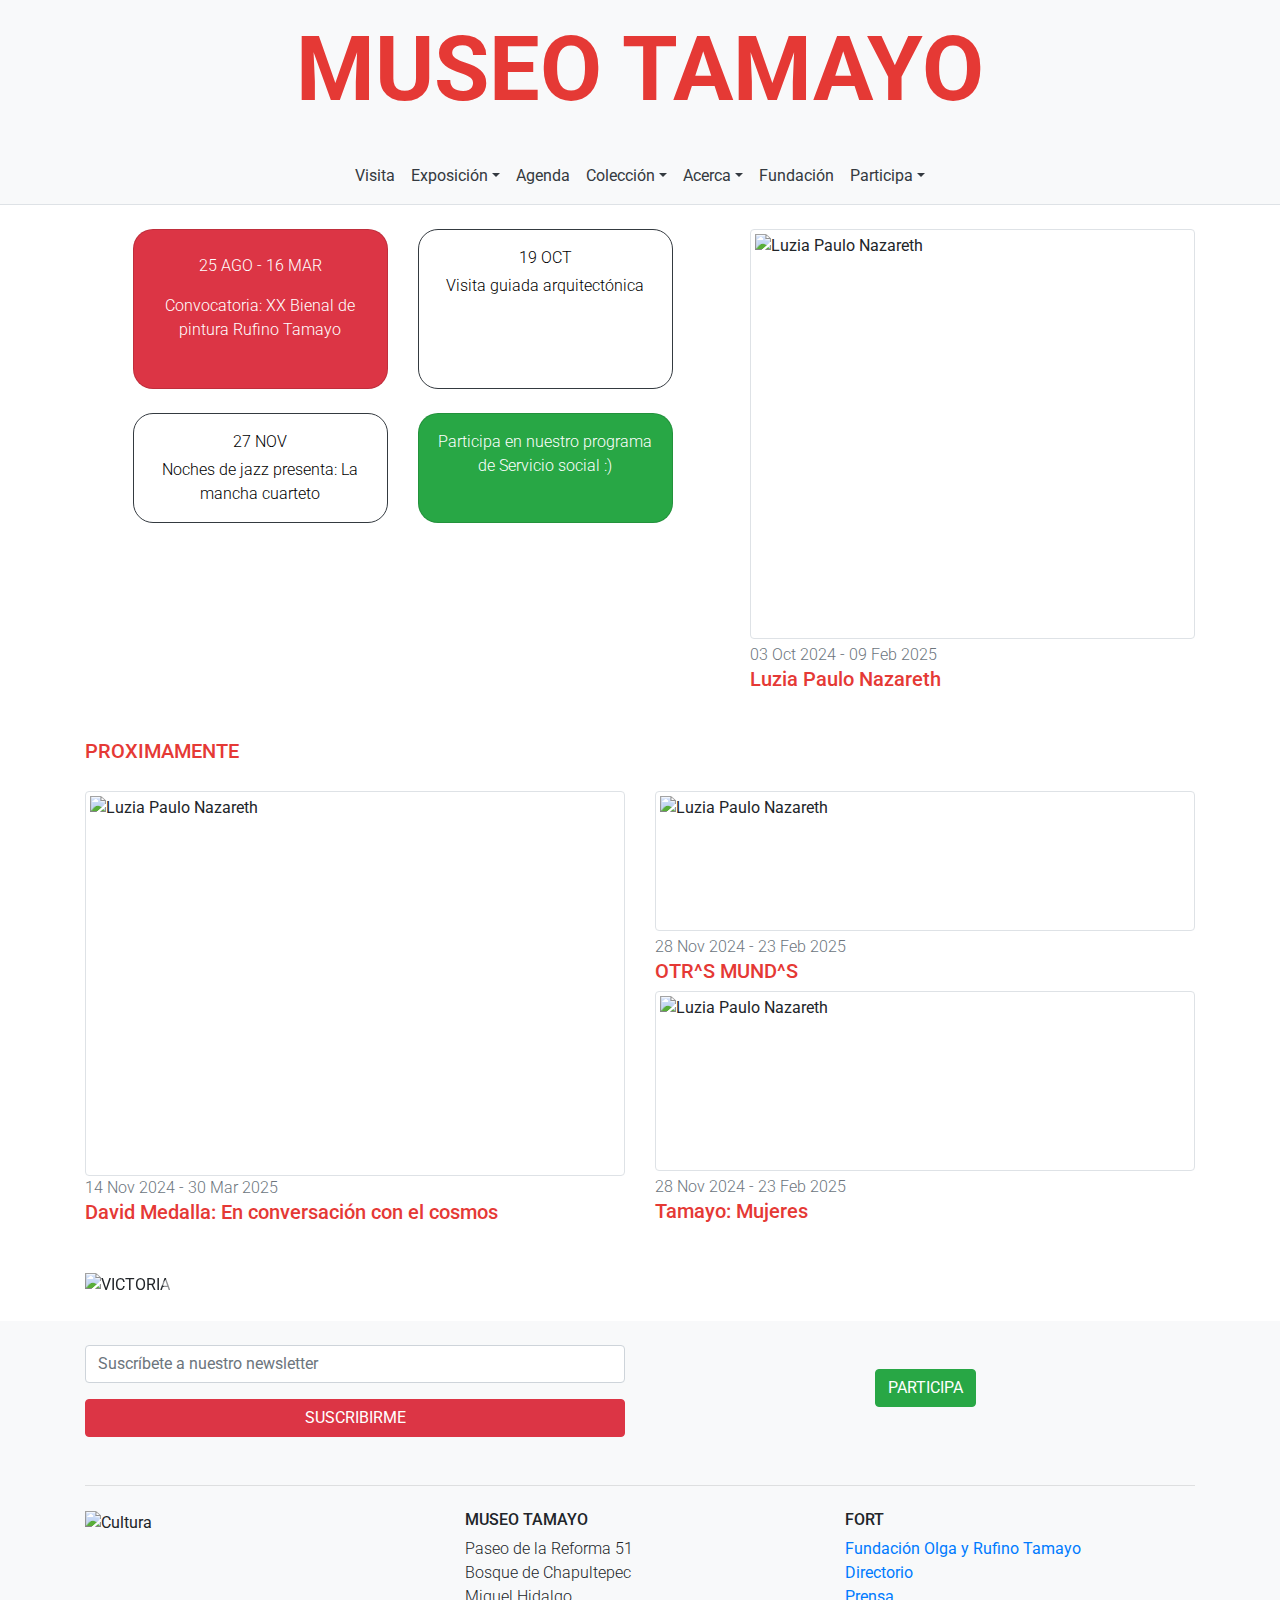
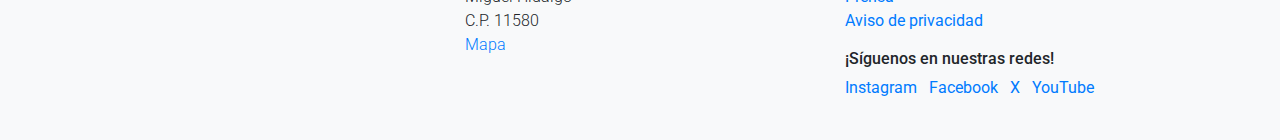
==== index.html @ 914ebffa "Add files via upload" ====
<!DOCTYPE html>
<html lang="en">
  <head>
    <meta charset="utf-8">
	<meta http-equiv="X-UA-Compatible" content="IE=edge">
	<meta name="viewport" content="width=device-width, initial-scale=1">
    <title>Museo Tamayo</title>
    <!-- Bootstrap -->
	<link href="css/bootstrap-4.4.1.css" rel="stylesheet">
	<link href="css/stylepage.css" rel="stylesheet">
  </head>
  <body>
  	<!-- body code goes here -->
 <div class="container-fluid p-0">
    <!-- Header -->
   <header class="text-center py-3 bg-light header-pc-only">
  <h1 style="font-size: 90px">MUSEO TAMAYO</h1>
</header>

    <!-- Menu---------------------------------------------------------------------------------------------------------- -->
      <nav id="menu" class="navbar navbar-expand-lg navbar-light bg-light border-bottom">
    <div class="container-fluid">
      <!-- Logo o título visible solo en móvil -->
      <a class="navbar-brand fw-bold d-lg-none" href="#">Museo Tamayo</a>
      <!-- Botón de hamburguesa para dispositivos móviles -->
      <button class="navbar-toggler" type="button" data-bs-toggle="collapse" data-bs-target="#menuHamburguesa" aria-controls="menuHamburguesa" aria-expanded="false" aria-label="Toggle navigation">
        <span class="navbar-toggler-icon"></span>
      </button>
      <!-- Menú desplegable -->
      <div class="collapse navbar-collapse" id="menuHamburguesa">
        <ul class="navbar-nav mx-auto">
          <!-- Menú de 'Visita' -->
          <li class="nav-item">
            <a class="nav-link text-dark fw-bold" href="../museotamayo/html/visita.html">Visita</a>
          </li>
          <!-- Menú desplegable de 'Exposición' -->
          <li class="nav-item dropdown">
            <a class="nav-link dropdown-toggle text-dark fw-bold" href="#" id="exposicionDropdown" role="button" data-bs-toggle="dropdown" aria-expanded="false">Exposición</a>
            <ul class="dropdown-menu" aria-labelledby="exposicionDropdown">
              <li><a class="dropdown-item" href="../museotamayo/html/exposiciones.html">Exposiciones</a></li>
              <li><a class="dropdown-item" href="#">Actuales</a></li>
              <li><a class="dropdown-item" href="#">Pasadas</a></li>
              <li><a class="dropdown-item" href="#">Próximas</a></li>
              <li><a class="dropdown-item" href="#">Proyectos en Línea</a></li>
            </ul>
          </li>
          <!-- Menú de 'Agenda' -->
          <li class="nav-item">
            <a class="nav-link text-dark fw-bold" href="../museotamayo/html/agenda.html">Agenda</a>
          </li>
          <!-- Menú desplegable de 'Colección' -->
          <li class="nav-item dropdown">
            <a class="nav-link dropdown-toggle text-dark fw-bold" href="#" id="coleccionDropdown" role="button" data-bs-toggle="dropdown" aria-expanded="false">Colección</a>
            <ul class="dropdown-menu" aria-labelledby="coleccionDropdown">
              <li><a class="dropdown-item" href="#">Colección</a></li>
              <li><a class="dropdown-item" href="#">Archivo</a></li>
              <li><a class="dropdown-item" href="#">Colección comentada</a></li>
            </ul>
          </li>
          <!-- Menú desplegable de 'Acerca' -->
          <li class="nav-item dropdown">
            <a class="nav-link dropdown-toggle text-dark fw-bold" href="#" id="acercaDropdown" role="button" data-bs-toggle="dropdown" aria-expanded="false">Acerca</a>
            <ul class="dropdown-menu" aria-labelledby="acercaDropdown">
              <li><a class="dropdown-item" href="#">Acerca del Museo</a></li>
              <li><a class="dropdown-item" href="#">Olga y Rufino</a></li>
              <li><a class="dropdown-item" href="#">Archivo Tamayo</a></li>
              <li><a class="dropdown-item" href="#">Colección</a></li>
              <li><a class="dropdown-item" href="#">Edificio</a></li>
              <li><a class="dropdown-item" href="#">Directorio</a></li>
            </ul>
          </li>
          <!-- Menú de 'Fundación' -->
          <li class="nav-item">
            <a class="nav-link text-dark fw-bold" href="../museotamayo/html/fundacion.html">Fundación</a>
          </li>
          <!-- Menú desplegable de 'Participa' -->
          <li class="nav-item dropdown">
            <a class="nav-link dropdown-toggle text-dark fw-bold" href="#" id="participaDropdown" role="button" data-bs-toggle="dropdown" aria-expanded="false">Participa</a>
            <ul class="dropdown-menu" aria-labelledby="participaDropdown">
              <li><a class="dropdown-item" href="#">Servicio Social</a></li>
              <li><a class="dropdown-item" href="#">Prácticas Profesionales</a></li>
              <li><a class="dropdown-item" href="#">Pasantías</a></li>
              <li><a class="dropdown-item" href="#">Voluntariado</a></li>
            </ul>
          </li>
        </ul>
      </div>
    </div>
  </nav>

 <!-- Menu---------------------------------------------------------------------------------------------------------- -->
	 
	 
    <!-- Main Content -->
   <main class="container my-4">
        <div class="row">
        <!-- Columna Izquierda: Tarjetas -->
<div id="botones_inicio" class="col-lg-6 mx-auto">
    <div class="row">
      <!-- Primera Tarjeta -->
		
      <div style="height:160px" class="col-md-6 mb-4">
  <div id="tarjeta-bienal" 
       class="card text-center p-4 bg-danger text-white h-100 mx-auto"
       style="width: 100%; max-width: 330px;">
    <a href="https://www.museotamayo.org/agenda/convocatoria-xx-bienal-de-pintura-rufino-tamayo">
      <p class="mb-3 fw-bold">25 AGO - 16 MAR</p>
<p id="titulo_25ago" class="mb-0">Convocatoria: XX Bienal de pintura Rufino Tamayo</p>
    </a>
  </div>
</div>
		
		
      <!-- Segunda Tarjeta -->
     <div class="col-md-6 mb-4">
  <div id="tarjeta-visita" 
       class="card text-center p-3 border border-dark h-100 mx-auto"
       style="width: 100%; max-width: 320px; height: auto;">
    <a href="https://www.museotamayo.org/agenda/visita-guiada-arquitectonica-por-el-museo-tamayo">
      <p class="mb-1 fw-bold">19 OCT</p>
      <p class="mb-0">Visita guiada arquitectónica</p>
    </a>
  </div>
</div>
		
		
    </div>
    <div class="row">
      <!-- Tercera Tarjeta -->
      <div class="col-md-6 mb-4">
  <div id="tarjeta-jazz" 
       class="card text-center p-3 border border-dark h-100 mx-auto" 
       style="width: 100%; max-width: 320px; height: auto;">
    <a href="https://www.museotamayo.org/agenda/noches-de-jazz-presenta-la-mancha-cuarteto">
      <p class="mb-1 fw-bold">27 NOV</p>
      <p class="mb-0">Noches de jazz presenta: La mancha cuarteto</p>
    </a>
  </div>
</div>
      <!-- Cuarta Tarjeta -->
      <div class="col-md-6 mb-4">
  <div id="tarjeta-servicio" 
       class="card text-center p-3 bg-success text-white h-100 mx-auto" 
       style="width: 100%; max-width: 320px; height: auto;">
    <a href="https://www.museotamayo.org/participa-2/servicio-social">
      <p class="mb-1 fw-bold">Participa en nuestro programa de Servicio social :)</p>
    </a>
  </div>
</div>
    </div>
  </div>

        <!-- Columna Derecha: Imagen -->
        <div id="luzia_paulo" class="col-lg-6 d-flex flex-column align-items-left col-xl-5">
          <img style="height: 410px" src="../museotamayo/imagenes/menualado.jpg" alt="Luzia Paulo Nazareth" class="img-fluid mb-1 img-thumbnail">
          <p class="text-muted fw-bold mb-0">03 Oct 2024 - 09 Feb 2025</p>
          <h5 class="fw-bold text-left"><a href="https://www.museotamayo.org/exposiciones/luzia">Luzia Paulo Nazareth</a></h5>
        </div>
      </div>
	   <div style="padding-top:40px">
		   <h5 class="fw-bold text-left">PROXIMAMENTE</h5>
	   </div>
	    <div style="padding-top: 20px" class="row">
			<div id="david_medalla" class="col-lg-6 d-flex flex-column align-items-left">
          <img style="height: 385px;" src="../museotamayo/imagenes/2.png" alt="Luzia Paulo Nazareth" class="img-fluid mb-0 img-thumbnail">
          <p class="text-muted fw-bold mb-0">14 Nov 2024 - 30 Mar 2025</p>
          <h5 class="fw-bold text-left"><a href="https://www.museotamayo.org/exposiciones/en-conversacion-con-el-cosmos">David Medalla: En conversación con el cosmos</a></h5>
        </div>
			<div id="otros_mundos" class="col-lg-6 d-flex flex-column align-items-left">
          <img style="height: 140px" src="../museotamayo/imagenes/otrosmas.gif" alt="Luzia Paulo Nazareth" class="img-fluid mb-1 img-thumbnail">
          <p class="text-muted fw-bold mb-0">28 Nov 2024 - 23 Feb 2025</p>
          <h5 class="fw-bold text-left"><a href="https://www.museotamayo.org/exposiciones/otr-s-mund-s">OTR^S MUND^S</a></h5>
				
			<img style="height: 180px" src="../museotamayo/imagenes/tamayomujeres.png" alt="Luzia Paulo Nazareth" class="img-fluid mb-1 img-thumbnail">
          <p class="text-muted fw-bold mb-0">28 Nov 2024 - 23 Feb 2025</p>
          <h5 style="color: aliceblue" class="fw-bold text-left"><a href="https://www.museotamayo.org/exposiciones/tamayo-mujeres">Tamayo: Mujeres</a></h5>
        </div>	
	   </div>
	   
	  <!-- Carrusel ----------------------------------------------------------------------------->
	   <div style="padding-top: 40px">
		   <div id="demo" class="carousel slide" data-ride="carousel">
				<!-- Indicators -->
				<ul class="carousel-indicators">
				<li data-target="#demo" data-slide-to="0" class="active"></li>
				<li data-target="#demo" data-slide-to="1"></li>
				<li data-target="#demo" data-slide-to="2"></li>
				</ul>
				<!-- The slideshow -->
				<div class="carousel-inner">
					
				<div id="victoria_martinez" class="carousel-item active">
				<img src="../museotamayo/imagenes/victoria.jpg" alt="VICTORIA" class="img-fluid">
					<div class="carousel-caption">
						<h3>Victoria Martinez</h3>
						<p><b><a href="https://www.museotamayo.org/thebackroom/victoria-martinez">Ver ahora</a></b></p>
						</div>
				</div>
				<div id="jenelle_esparza" class="carousel-item">
				<img src="../museotamayo/imagenes/jenelle.jpg" alt="JENELLE" class="img-fluid">
					<div class="carousel-caption">
						<h3>Jenelle Esparza</h3>
						<p><b><a href="https://www.museotamayo.org/thebackroom/jenelle-esparza">Ver ahora</a></b></p>
						</div>
				</div>
				<div id="andre_keichian" class="carousel-item">
				<img src="../museotamayo/imagenes/andre.jpg" alt="ANDRE" class="img-fluid">
					<div class="carousel-caption">
						<h3>Andre Keichian</h3>
						<p><b><a href="https://www.museotamayo.org/thebackroom/andre-keichian">Ver ahora</a></b></p>
						</div>
				</div>
				</div>
				<!-- Left and right controls -->
				<a class="carousel-control-prev" href="#demo" data-slide="prev">
				<span class="carousel-control-prev-icon"></span>
				</a>
				<a class="carousel-control-next" href="#demo" data-slide="next">
				<span class="carousel-control-next-icon"></span>
				</a>
</div>

	   </div>
	   <!-- Carrusel ----------------------------------------------------------------------------->
   </main>
	 
	 <footer class="bg-light py-4">
    <div class="container">
        <div class="row">
            <!-- Suscripción al newsletter -->
            <div class="col-md-6 mb-4">
                <form>
                    <div class="mb-3">
                        <input type="email" class="form-control" placeholder="Suscríbete a nuestro newsletter" required>
                    </div>
                    <button type="submit" class="btn btn-danger w-100">SUSCRIBIRME</button>
                </form>
            </div>

            <!-- Iconos y enlace de "Participa" -->
            <div class="col-md-6 text-md-end text-center mt-3 mt-md-4">
                <a href="#" class="me-3">

                </a>
                <a href="https://www.museotamayo.org/participa" class="btn btn-success">PARTICIPA</a>
            </div>
        </div>

        <hr class="my-4">

        <!-- Información institucional -->
        <div class="row">
            <div class="col-lg-4 col-md-6 mb-3">
                <img src="../museotamayo/imagenes/cultura.png" alt="Cultura" class="me-3 img-fluid" style="width: 360px;">
                
            </div>
            <div class="col-lg-4 col-md-6 mb-3">
                <h6 class="fw-bold">MUSEO TAMAYO</h6>
                <p>
                    Paseo de la Reforma 51<br>
                    Bosque de Chapultepec<br>
                    Miguel Hidalgo<br>
                    C.P. 11580<br>
                    <a href="https://maps.app.goo.gl/g3UvKFCLosP4zDvJ7">Mapa</a>
                </p>
            </div>
            <div class="col-lg-4 col-md-12">
                <h6 class="fw-bold">FORT</h6>
                <ul class="list-unstyled">
                    <li><a href="#">Fundación Olga y Rufino Tamayo</a></li>
                    <li><a href="https://www.museotamayo.org/acerca">Directorio</a></li>
                    <li><a href="https://www.museotamayo.org/acerca">Prensa</a></li>
                    <li><a href="#">Aviso de privacidad</a></li>
                </ul>
                <h6 class="fw-bold mt-3">¡Síguenos en nuestras redes!</h6>
                <ul class="list-inline">
                    <li class="list-inline-item"><a href="https://www.instagram.com/eneltamayo/">Instagram</a></li>
                    <li class="list-inline-item"><a href="https://www.facebook.com/museotamayo/">Facebook</a></li>
                    <li class="list-inline-item"><a href="https://x.com/museotamayo">X</a></li>
                    <li class="list-inline-item"><a href="https://www.youtube.com/channel/UCpM2k11OVKuBv9LSWwHsDIw">YouTube</a></li>
                </ul>
            </div>
        </div>
    </div>
</footer>
</div>

  <!-- Bootstrap JS -->
  <script src="https://cdn.jsdelivr.net/npm/bootstrap@5.3.0-alpha3/dist/js/bootstrap.bundle.min.js"></script>

	<!-- jQuery (necessary for Bootstrap's JavaScript plugins) --> 
	<script src="js/jquery-3.4.1.min.js"></script>

	<!-- Include all compiled plugins (below), or include individual files as needed -->
	<script src="js/popper.min.js"></script> 
  <script src="js/bootstrap-4.4.1.js"></script>
  </body>
</html>
---- css/stylepage.css ----
@import url('https://fonts.googleapis.com/css2?family=Lobster+Two:ital,wght@0,400;0,700;1,400;1,700&family=Poppins:ital,wght@0,100;0,200;0,300;0,400;0,500;0,600;0,700;0,800;0,900;1,100;1,200;1,300;1,400;1,500;1,600;1,700;1,800;1,900&family=Roboto:ital,wght@0,100;0,300;0,400;0,500;0,700;0,900;1,100;1,300;1,400;1,500;1,700;1,900&display=swap');

@charset "utf-8";
/* CSS Document */

/*INDEX ----------------------------------------------------------------------------------------- */
/*MENU -------------------------------------------------------------------------*/
.nav-link text-dark fw-bold:hover{
	 color: #E53935; 
}
@media (max-width: 767.98px) {
  .header-pc-only {
    display: none;
  }
}
h1{
	 font-family: "Roboto", sans-serif;
  font-weight: 700;
  font-style: normal;
	color: #E53935;
}
h5{
	font-family: "Roboto", sans-serif;
  font-weight: 500;
  font-style: normal;
	color: #E53935;
}
p{
	font-family: "Roboto", sans-serif;
  font-weight: 300;
  font-style: normal;
}
#menu a:hover{
	 color: #E53935; 
	font-weight: bold;
}
/* Estilos para la tarjeta "Bienal" */
#tarjeta-bienal a {
  text-decoration: none;
  color: white; /* Mantiene el color blanco del texto */

}
#tarjeta-bienal{
	border-radius: 20px;
}
#tarjeta-bienal a:hover {
  color: white; 
 font-weight: bold;
}


/* Estilos para la tarjeta "Visita" */
#tarjeta-visita{
	border-radius: 20px;
}
#tarjeta-visita a {
  text-decoration: none;
  color: black; /* Mantiene el color negro del texto */
}

#tarjeta-visita a:hover {
  color: black; 
	font-weight: bold;
}

/* Estilos para la tarjeta "Jazz" */
#tarjeta-jazz{
	border-radius: 20px;
}
#tarjeta-jazz a {
  text-decoration: none;
  color: black; /* Mantiene el color negro del texto */
}

#tarjeta-jazz a:hover {
   color: black; 
	font-weight: bold;
}

/* Estilos para la tarjeta "Servicio Social" */
#tarjeta-servicio{
	border-radius: 20px;
}
#tarjeta-servicio a {
  text-decoration: none;
  color: white; /* Mantiene el color blanco del texto */
}

#tarjeta-servicio a:hover {
 color: white; 
 font-weight: bold;
}

#david_medalla a{
	 text-decoration: none;
 color: #E53935; /* Mantiene el color negro del texto */
}
#david_medalla a:hover {
	font-size: 110%;
}

#otros_mundos a{
	 text-decoration: none;
 color: #E53935; /* Mantiene el color negro del texto */
}
#otros_mundos a:hover {
	font-size: 110%;
}
#luzia_paulo a{
	 text-decoration: none;
  color: #E53935; /* Mantiene el color negro del texto */
}
#luzia_paulo a:hover {
	font-size: 110%;
}


#victoria_martinez a{
	 text-decoration: none;
  color: white; /* Mantiene el color blanco del texto */
}
#jenelle_esparza a{
	 text-decoration: none;
  color: white; /* Mantiene el color blanco del texto */
}
#andre_keichian a{
	 text-decoration: none;
  color: white; /* Mantiene el color blanco del texto */
}
/*INDEX ----------------------------------------------------------------------------------- */





/*EXPOSICIONES ----------------------------------------------------------------------------------- */
#precios a{
	text-decoration: none;
  color: black; /* Mantiene el color negro del texto */
}
#david_medalla_exposiciones a {
	 text-decoration: none;
  color: #E53935; /* Mantiene el color negro del texto */
}
#david_medalla_exposiciones a:hover {
	font-size: 110%;
}

#lucia_paulo_exposiciones a {
	 text-decoration: none;
  color: #E53935; /* Mantiene el color negro del texto */
}
#lucia_paulo_exposiciones a:hover {
	font-size: 110%;
}

/*EXPOSICIONES ----------------------------------------------------------------------------------- */




/*AGENDA ----------------------------------------------------------------------------------------------*/
/* Estilos generales para las tarjetas */
.text-container {
  padding: 20px;
}

.text-container.card {
  background-color: #ff4d4d; /* Color rojo */
  color: white;
  border-radius: 8px;
  padding: 15px;
  margin-top: 20px;
}

/* Diseño responsivo */
@media (max-width: 768px) {
  .bienal,
  .visita-arquitectonica,
  .noches-jazz {
    display: flex;
    flex-direction: column;
    align-items: center;
  }

  .bienal .text-container,
  .visita-arquitectonica .text-container,
  .noches-jazz .text-container {
    order: 2; /* Mueve los textos debajo de las imágenes */
    width: 90%;
  }

  .bienal img,
  .visita-arquitectonica img,
  .noches-jazz img {
    order: 1; /* Mantén las imágenes arriba */
    width: 100%;
  }

  .text-container {
    width: 90%;
  }

  .text-container.card {
    margin-top: 10px;
  }
}

#enlace-bienal img {
  transition: transform 0.3s ease, opacity 0.3s ease;
  cursor: pointer; /* Muestra un puntero de enlace */
}

#enlace-bienal img:hover {
  transform: scale(1.1); /* Aumenta ligeramente el tamaño al pasar el mouse */
  opacity: 0.8; /* Cambia la opacidad al pasar el mouse */
}
#nochez_jazz a {
	 text-decoration: none;
  color: #E53935; /* Mantiene el color negro del texto */
}
#nochez_jazz a:hover {
	font-size: 110%;
}
#enlace-arq a {
	 text-decoration: none;
  color: #E53935; /* Mantiene el color negro del texto */
}
#enlace-arq a:hover {
	font-size: 110%;
}
/*AGENDA ----------------------------------------------------------------------------------------------*/











/* Ocultar la vista móvil por defecto */
.mobile-view {
  display: none;
}

/* Media Query para dispositivos móviles */
@media screen and (max-width: 768px) {
  .desktop-view {
    display: none;
  }

  .mobile-view {
    display: block;
  }

  details summary {
    font-weight: bold;
    cursor: pointer;
  }

  details ul {
    padding: 0;
    margin: 0;
    list-style: none;
  }
}
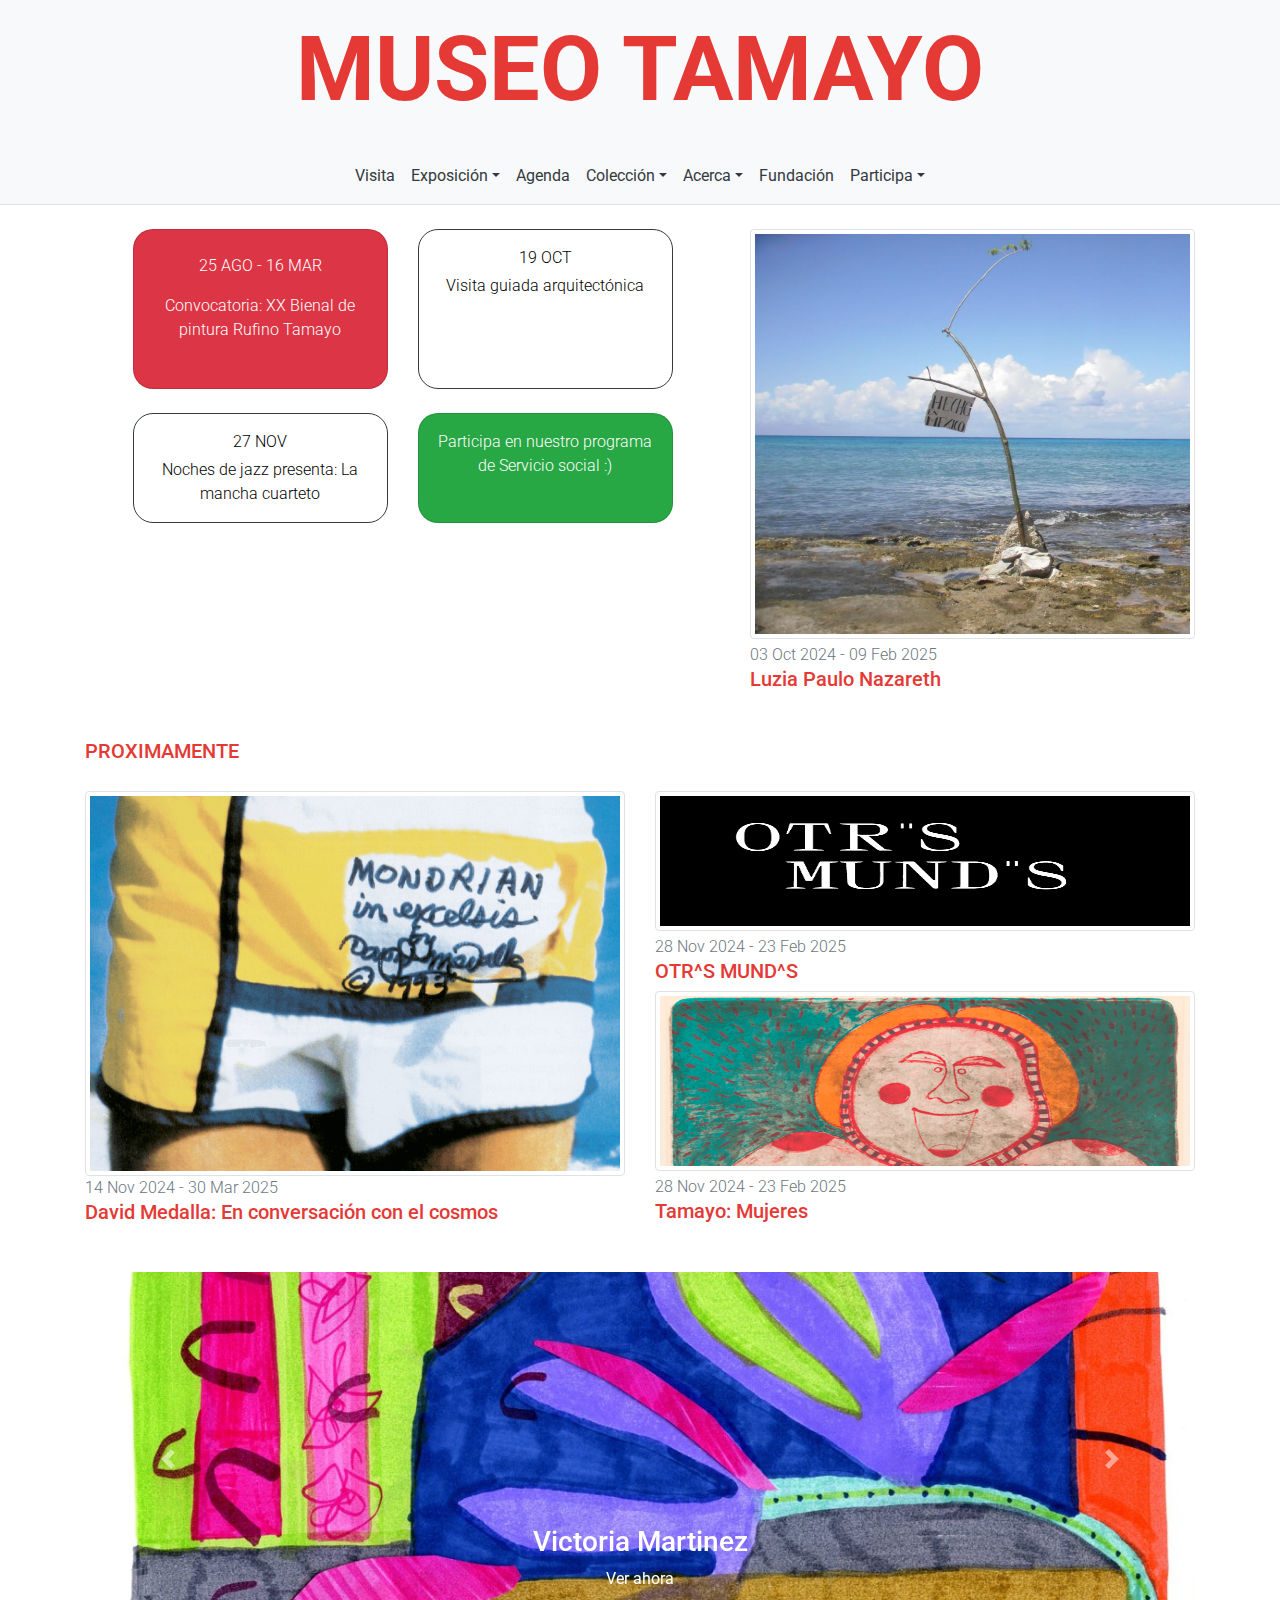
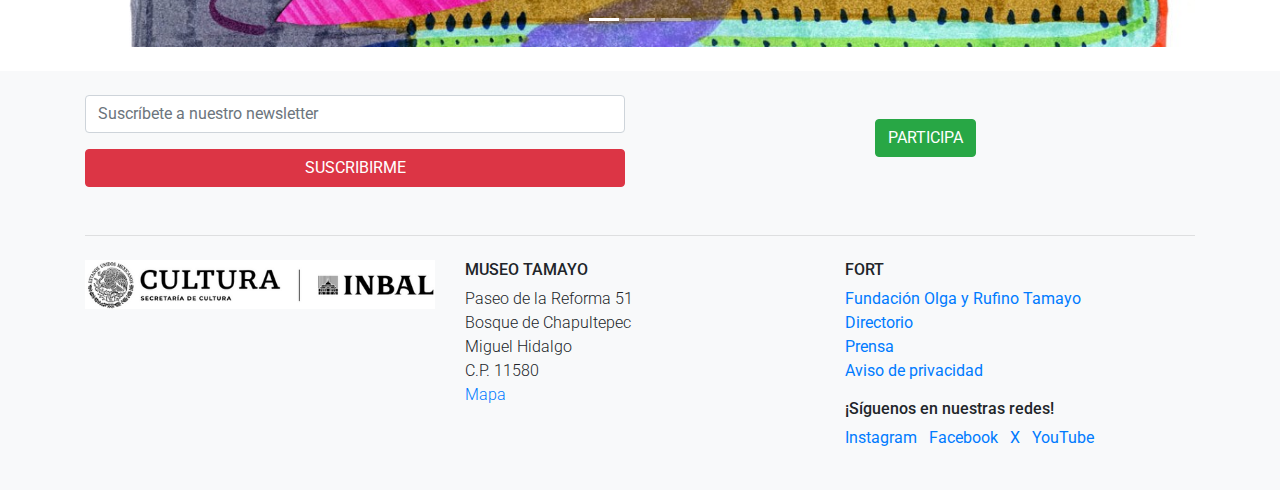
==== commit b80145b7: "Update index.html" ====
--- a/index.html
+++ b/index.html
@@ -31,13 +31,13 @@
         <ul class="navbar-nav mx-auto">
           <!-- Menú de 'Visita' -->
           <li class="nav-item">
-            <a class="nav-link text-dark fw-bold" href="../museotamayo/html/visita.html">Visita</a>
+            <a class="nav-link text-dark fw-bold" href="../html/visita.html">Visita</a>
           </li>
           <!-- Menú desplegable de 'Exposición' -->
           <li class="nav-item dropdown">
             <a class="nav-link dropdown-toggle text-dark fw-bold" href="#" id="exposicionDropdown" role="button" data-bs-toggle="dropdown" aria-expanded="false">Exposición</a>
             <ul class="dropdown-menu" aria-labelledby="exposicionDropdown">
-              <li><a class="dropdown-item" href="../museotamayo/html/exposiciones.html">Exposiciones</a></li>
+              <li><a class="dropdown-item" href="../html/exposiciones.html">Exposiciones</a></li>
               <li><a class="dropdown-item" href="#">Actuales</a></li>
               <li><a class="dropdown-item" href="#">Pasadas</a></li>
               <li><a class="dropdown-item" href="#">Próximas</a></li>
@@ -46,7 +46,7 @@
           </li>
           <!-- Menú de 'Agenda' -->
           <li class="nav-item">
-            <a class="nav-link text-dark fw-bold" href="../museotamayo/html/agenda.html">Agenda</a>
+            <a class="nav-link text-dark fw-bold" href="../html/agenda.html">Agenda</a>
           </li>
           <!-- Menú desplegable de 'Colección' -->
           <li class="nav-item dropdown">
@@ -71,7 +71,7 @@
           </li>
           <!-- Menú de 'Fundación' -->
           <li class="nav-item">
-            <a class="nav-link text-dark fw-bold" href="../museotamayo/html/fundacion.html">Fundación</a>
+            <a class="nav-link text-dark fw-bold" href="../html/fundacion.html">Fundación</a>
           </li>
           <!-- Menú desplegable de 'Participa' -->
           <li class="nav-item dropdown">
@@ -152,7 +152,7 @@
 
         <!-- Columna Derecha: Imagen -->
         <div id="luzia_paulo" class="col-lg-6 d-flex flex-column align-items-left col-xl-5">
-          <img style="height: 410px" src="../museotamayo/imagenes/menualado.jpg" alt="Luzia Paulo Nazareth" class="img-fluid mb-1 img-thumbnail">
+          <img style="height: 410px" src="../imagenes/menualado.jpg" alt="Luzia Paulo Nazareth" class="img-fluid mb-1 img-thumbnail">
           <p class="text-muted fw-bold mb-0">03 Oct 2024 - 09 Feb 2025</p>
           <h5 class="fw-bold text-left"><a href="https://www.museotamayo.org/exposiciones/luzia">Luzia Paulo Nazareth</a></h5>
         </div>
@@ -162,16 +162,16 @@
 	   </div>
 	    <div style="padding-top: 20px" class="row">
 			<div id="david_medalla" class="col-lg-6 d-flex flex-column align-items-left">
-          <img style="height: 385px;" src="../museotamayo/imagenes/2.png" alt="Luzia Paulo Nazareth" class="img-fluid mb-0 img-thumbnail">
+          <img style="height: 385px;" src="../imagenes/2.png" alt="Luzia Paulo Nazareth" class="img-fluid mb-0 img-thumbnail">
           <p class="text-muted fw-bold mb-0">14 Nov 2024 - 30 Mar 2025</p>
           <h5 class="fw-bold text-left"><a href="https://www.museotamayo.org/exposiciones/en-conversacion-con-el-cosmos">David Medalla: En conversación con el cosmos</a></h5>
         </div>
 			<div id="otros_mundos" class="col-lg-6 d-flex flex-column align-items-left">
-          <img style="height: 140px" src="../museotamayo/imagenes/otrosmas.gif" alt="Luzia Paulo Nazareth" class="img-fluid mb-1 img-thumbnail">
+          <img style="height: 140px" src="../imagenes/otrosmas.gif" alt="Luzia Paulo Nazareth" class="img-fluid mb-1 img-thumbnail">
           <p class="text-muted fw-bold mb-0">28 Nov 2024 - 23 Feb 2025</p>
           <h5 class="fw-bold text-left"><a href="https://www.museotamayo.org/exposiciones/otr-s-mund-s">OTR^S MUND^S</a></h5>
 				
-			<img style="height: 180px" src="../museotamayo/imagenes/tamayomujeres.png" alt="Luzia Paulo Nazareth" class="img-fluid mb-1 img-thumbnail">
+			<img style="height: 180px" src="../imagenes/tamayomujeres.png" alt="Luzia Paulo Nazareth" class="img-fluid mb-1 img-thumbnail">
           <p class="text-muted fw-bold mb-0">28 Nov 2024 - 23 Feb 2025</p>
           <h5 style="color: aliceblue" class="fw-bold text-left"><a href="https://www.museotamayo.org/exposiciones/tamayo-mujeres">Tamayo: Mujeres</a></h5>
         </div>	
@@ -190,21 +190,21 @@
 				<div class="carousel-inner">
 					
 				<div id="victoria_martinez" class="carousel-item active">
-				<img src="../museotamayo/imagenes/victoria.jpg" alt="VICTORIA" class="img-fluid">
+				<img src="../imagenes/victoria.jpg" alt="VICTORIA" class="img-fluid">
 					<div class="carousel-caption">
 						<h3>Victoria Martinez</h3>
 						<p><b><a href="https://www.museotamayo.org/thebackroom/victoria-martinez">Ver ahora</a></b></p>
 						</div>
 				</div>
 				<div id="jenelle_esparza" class="carousel-item">
-				<img src="../museotamayo/imagenes/jenelle.jpg" alt="JENELLE" class="img-fluid">
+				<img src="../imagenes/jenelle.jpg" alt="JENELLE" class="img-fluid">
 					<div class="carousel-caption">
 						<h3>Jenelle Esparza</h3>
 						<p><b><a href="https://www.museotamayo.org/thebackroom/jenelle-esparza">Ver ahora</a></b></p>
 						</div>
 				</div>
 				<div id="andre_keichian" class="carousel-item">
-				<img src="../museotamayo/imagenes/andre.jpg" alt="ANDRE" class="img-fluid">
+				<img src="../imagenes/andre.jpg" alt="ANDRE" class="img-fluid">
 					<div class="carousel-caption">
 						<h3>Andre Keichian</h3>
 						<p><b><a href="https://www.museotamayo.org/thebackroom/andre-keichian">Ver ahora</a></b></p>
@@ -251,7 +251,7 @@
         <!-- Información institucional -->
         <div class="row">
             <div class="col-lg-4 col-md-6 mb-3">
-                <img src="../museotamayo/imagenes/cultura.png" alt="Cultura" class="me-3 img-fluid" style="width: 360px;">
+                <img src="../imagenes/cultura.png" alt="Cultura" class="me-3 img-fluid" style="width: 360px;">
                 
             </div>
             <div class="col-lg-4 col-md-6 mb-3">
@@ -295,4 +295,4 @@
 	<script src="js/popper.min.js"></script> 
   <script src="js/bootstrap-4.4.1.js"></script>
   </body>
-</html>+</html>
